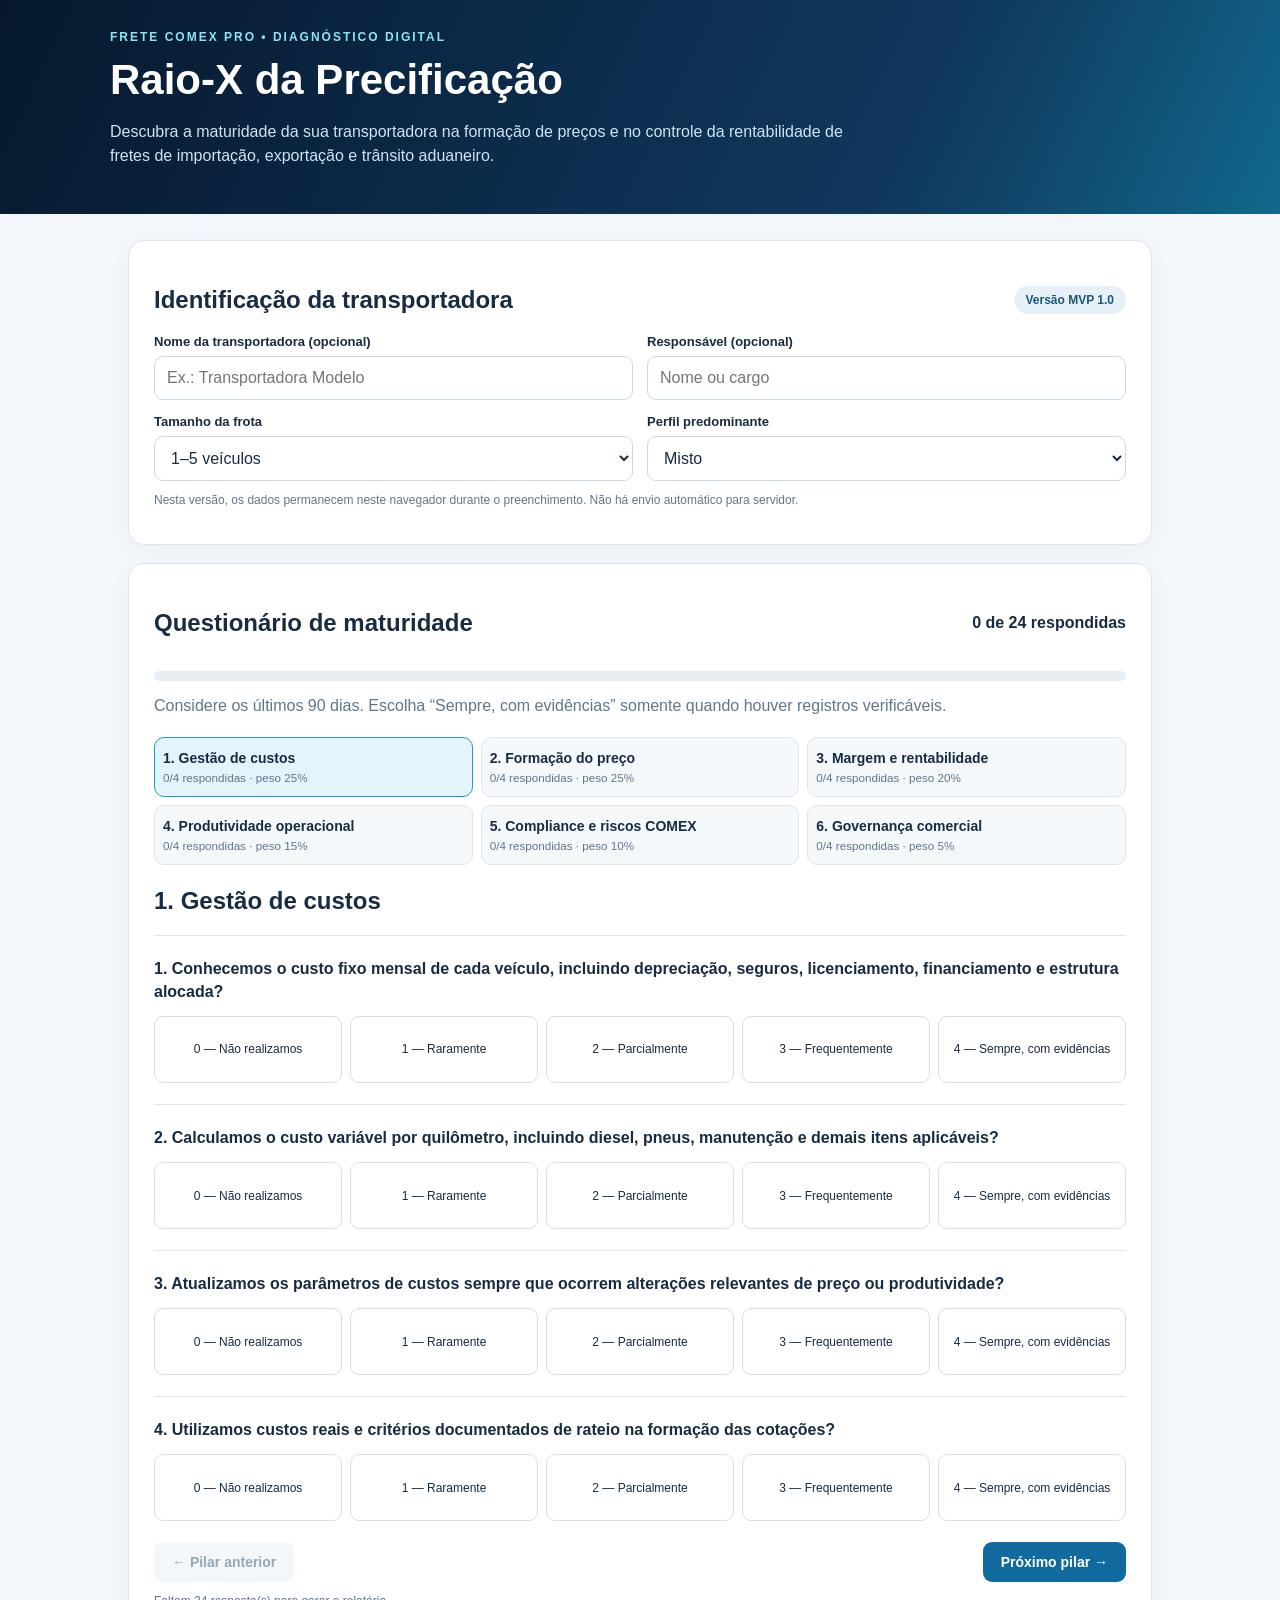
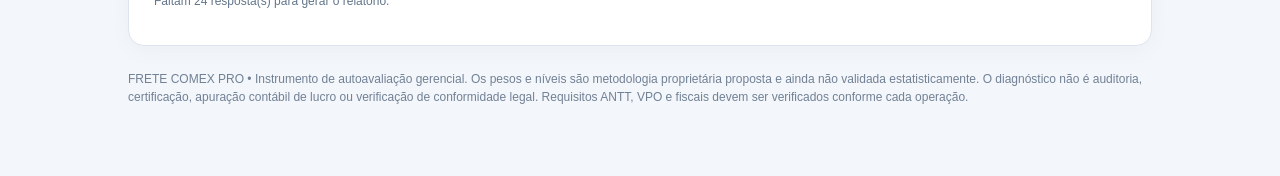
==== index.html @ a27fd6cd "Add files via upload" ====
<!DOCTYPE html><html lang="pt-BR"><head><meta charset="UTF-8"><meta name="viewport" content="width=device-width,initial-scale=1"><title>Frete COMEX PRO | Raio-X da Precificação</title><style>
:root{--navy:#0b1e35;--blue:#136fa9;--cyan:#37b9d9;--bg:#f3f6fa;--ink:#172b42;--muted:#62758a;--line:#dce5ee}*{box-sizing:border-box}body{margin:0;background:var(--bg);font-family:Inter,Arial,sans-serif;color:var(--ink)}header{background:linear-gradient(115deg,#07182e,#10395e 72%,#11688c);color:white;padding:30px max(20px,calc((100vw - 1060px)/2))}header .eyebrow{font-size:12px;letter-spacing:2px;color:#8de5f4;font-weight:700}h1{font-size:clamp(27px,4vw,42px);margin:12px 0 8px}header p{color:#d0e3ef;max-width:740px;line-height:1.5}main{max-width:1060px;margin:26px auto 70px;padding:0 18px}.panel{background:white;border:1px solid var(--line);border-radius:16px;padding:25px;margin-bottom:18px;box-shadow:0 5px 22px #16344b09}.muted{color:var(--muted)}.flex{display:flex;align-items:center;justify-content:space-between;gap:15px;flex-wrap:wrap}.grid{display:grid;grid-template-columns:repeat(2,minmax(0,1fr));gap:14px}.field label{display:block;font-size:13px;font-weight:700;margin-bottom:7px}.field input,.field select{width:100%;border:1px solid #cbd8e5;border-radius:9px;padding:12px;font:inherit;background:white;color:var(--ink)}.progress{height:10px;border-radius:20px;background:#e6edf3;overflow:hidden;margin:14px 0}.progress span{display:block;background:linear-gradient(90deg,#116ba8,#35c3d8);height:100%;width:0;transition:width .2s}.tabs{display:grid;grid-template-columns:repeat(3,1fr);gap:8px;margin:22px 0}.tab{background:#f4f8fb;border:1px solid #dbe5ee;border-radius:10px;padding:12px 8px;cursor:pointer;text-align:left;color:var(--ink);font-weight:700}.tab small{display:block;font-weight:400;color:var(--muted);margin-top:5px}.tab.active{background:#e4f4fc;border-color:#2498c7}.question{border-top:1px solid var(--line);padding:21px 0}.question h3{font-size:16px;line-height:1.45;margin:0 0 13px}.options{display:grid;grid-template-columns:repeat(5,1fr);gap:8px}.option{position:relative}.option input{position:absolute;opacity:0}.option label{display:flex;min-height:67px;align-items:center;justify-content:center;text-align:center;padding:8px;border:1px solid #d5e0e9;border-radius:9px;font-size:12px;cursor:pointer;background:#fff;line-height:1.35}.option input:checked+label{background:#e5f5fd;border:2px solid #1179b5;color:#06456e;font-weight:700}.option input:focus-visible+label{outline:3px solid #e6a83b}button{cursor:pointer;border:0;border-radius:9px;padding:12px 18px;font-weight:700;font-size:14px}button.primary{background:#116b9f;color:white}button.secondary{background:#e8eff5;color:#173d5d}button:disabled{opacity:.45;cursor:not-allowed}.actions{display:flex;justify-content:space-between;gap:10px;flex-wrap:wrap}.badge{display:inline-block;background:#e7f0f7;color:#1a577b;border-radius:50px;padding:7px 12px;font-weight:700;font-size:12px}.score{font-size:60px;font-weight:800;color:#0c5786;letter-spacing:-3px}.metric{margin:17px 0}.metric .bar{height:12px;background:#e7edf3;border-radius:10px;overflow:hidden;margin-top:8px}.metric .bar span{height:100%;display:block;background:linear-gradient(90deg,#1c78ad,#3bb6b7)}.priority{border-left:4px solid #d9963e;background:#fff9f0;padding:13px;margin:10px 0;border-radius:5px}.alert{background:#fff1ef;border:1px solid #edc8c0;padding:12px;border-radius:9px;margin:8px 0}.hint{font-size:12px;color:var(--muted)}.hide{display:none!important}footer{font-size:12px;color:#718195;margin-top:24px;line-height:1.5}.printonly{display:none}@media(max-width:700px){.grid{grid-template-columns:1fr}.tabs{grid-template-columns:repeat(2,1fr)}.options{grid-template-columns:1fr}.option label{min-height:40px;justify-content:flex-start;text-align:left;padding-left:13px}.panel{padding:18px}.score{font-size:48px}}@media print{body{background:white}header{padding:20px;color:#12283e;background:white;border-bottom:3px solid #1b7db0}header p,header .eyebrow{color:#345}.noprint,#formPanel,#profilePanel{display:none!important}main{margin:10px auto}.panel{box-shadow:none;border:0;padding:12px}.printonly{display:block}#results{display:block!important}.priority{break-inside:avoid}footer{border-top:1px solid #ccc;padding-top:12px}}
</style></head><body><header><div class="eyebrow">FRETE COMEX PRO • DIAGNÓSTICO DIGITAL</div><h1>Raio-X da Precificação</h1><p>Descubra a maturidade da sua transportadora na formação de preços e no controle da rentabilidade de fretes de importação, exportação e trânsito aduaneiro.</p></header><main>
<section id="profilePanel" class="panel"><div class="flex"><h2>Identificação da transportadora</h2><span class="badge">Versão MVP 1.0</span></div><div class="grid"><div class="field"><label for="company">Nome da transportadora (opcional)</label><input id="company" maxlength="120" placeholder="Ex.: Transportadora Modelo"></div><div class="field"><label for="responsible">Responsável (opcional)</label><input id="responsible" maxlength="100" placeholder="Nome ou cargo"></div><div class="field"><label for="fleet">Tamanho da frota</label><select id="fleet"><option value="1–5 veículos">1–5 veículos</option><option value="6–20 veículos">6–20 veículos</option><option value="21–50 veículos">21–50 veículos</option><option value="Mais de 50 veículos">Mais de 50 veículos</option></select></div><div class="field"><label for="operation">Perfil predominante</label><select id="operation"><option value="Misto">Misto</option><option value="Dedicado">Dedicado</option><option value="Consolidado">Consolidado</option><option value="Contêiner">Contêiner</option><option value="DTA">DTA</option></select></div></div><p class="hint">Nesta versão, os dados permanecem neste navegador durante o preenchimento. Não há envio automático para servidor.</p></section>
<section id="formPanel" class="panel"><div class="flex"><h2>Questionário de maturidade</h2><strong id="progressText">0 de 24 respondidas</strong></div><div class="progress"><span id="progressBar"></span></div><p class="muted">Considere os últimos 90 dias. Escolha “Sempre, com evidências” somente quando houver registros verificáveis.</p><div class="tabs" id="tabs"></div><div id="questions"></div><div class="actions"><button id="prev" class="secondary">← Pilar anterior</button><button id="next" class="primary">Próximo pilar →</button><button id="calculate" class="primary hide">Gerar meu diagnóstico</button></div><p id="missing" class="hint" role="status"></p></section>
<section id="results" class="panel hide"><div class="flex"><div><div class="eyebrow muted">RELATÓRIO EXECUTIVO • RESULTADO DEMONSTRATIVO INDIVIDUAL</div><h2>Seu Raio-X da Precificação</h2><p id="identity" class="muted"></p></div><span class="badge" id="classBadge"></span></div><div class="score"><span id="score">0,0</span><span style="font-size:20px;letter-spacing:0;color:#728599"> / 100</span></div><p id="interpretation"></p><h3>Desempenho por pilar</h3><div id="metrics"></div><h3>Três prioridades de melhoria</h3><div id="priorities"></div><div id="alerts"></div><h3>Plano de ação sugerido — 30 dias</h3><div id="plan"></div><div class="actions noprint"><button id="directPdf" class="primary">Baixar PDF direto (8 páginas)</button><button id="premium" class="secondary">Versão HTML para impressão</button><button id="print" class="secondary">Imprimir resumo</button><button id="export" class="secondary">Exportar dados JSON</button><button id="review" class="secondary">Revisar respostas</button><button id="reset" class="secondary">Reiniciar diagnóstico</button></div><p class="hint">O arquivo JSON inclui perguntas, respostas, pesos, notas, prioridades, alertas e metadados, pronto para integração com um gerador de PDF personalizado.</p><div class="printonly"><h3>Metodologia</h3><p>Respostas de 0 a 4; cada pilar tem quatro questões. Nota do pilar = soma das respostas ÷ 16 × peso. Nota final = soma das notas ponderadas dos seis pilares. Classificações: Crítico (0–24,9), Inicial (25–49,9), Em desenvolvimento (50–69,9), Estruturado (70–84,9), Avançado (85–100).</p></div></section><footer>FRETE COMEX PRO • Instrumento de autoavaliação gerencial. Os pesos e níveis são metodologia proprietária proposta e ainda não validada estatisticamente. O diagnóstico não é auditoria, certificação, apuração contábil de lucro ou verificação de conformidade legal. Requisitos ANTT, VPO e fiscais devem ser verificados conforme cada operação.</footer></main>
<script>
'use strict';
const pillars=[
{key:'custos',name:'Gestão de custos',weight:25,questions:['Conhecemos o custo fixo mensal de cada veículo, incluindo depreciação, seguros, licenciamento, financiamento e estrutura alocada?','Calculamos o custo variável por quilômetro, incluindo diesel, pneus, manutenção e demais itens aplicáveis?','Atualizamos os parâmetros de custos sempre que ocorrem alterações relevantes de preço ou produtividade?','Utilizamos custos reais e critérios documentados de rateio na formação das cotações?'],recommendation:'Implantar ficha de custos por veículo e revisar mensalmente consumo, manutenção, depreciação e rateio.',evidence:'Fichas de custo e memória de cálculo aprovadas.'},
{key:'preco',name:'Formação do preço',weight:25,questions:['Calculamos o custo estimado de cada operação antes de apresentar o valor do frete ao cliente?','Consideramos quilômetros totais, retorno vazio, pedágios, tempo de viagem e características do veículo?','Incluímos tributos, despesas acessórias e condições específicas de importação, exportação ou DTA na precificação?','Definimos preço de equilíbrio, margem-alvo e limite comercial de desconto antes da negociação?'],recommendation:'Padronizar memória de cálculo por cotação, incluindo custos, tributos, despesas adicionais e margem-alvo.',evidence:'Cinco cotações recentes recalculadas e documentadas.'},
{key:'margem',name:'Margem e rentabilidade',weight:20,questions:['Calculamos a margem de contribuição projetada de cada frete antes da aprovação comercial?','Comparamos o resultado financeiro previsto com os custos efetivamente realizados após o transporte?','Conhecemos a rentabilidade por cliente, rota, veículo ou modalidade de transporte?','Revisamos preços e condições comerciais quando identificamos operações recorrentes com margens insuficientes?'],recommendation:'Criar rotina de comparação entre margem projetada e realizada por CT-e, cliente e rota.',evidence:'Relatório de margem prevista versus realizada.'},
{key:'operacao',name:'Produtividade operacional',weight:15,questions:['Medimos os quilômetros produtivos e improdutivos, incluindo retornos vazios e deslocamentos de reposicionamento?','Registramos e analisamos o tempo de espera em portos, aeroportos, terminais e instalações de clientes?','Consideramos o tempo de imobilização do veículo e a produtividade diária ao precificar operações dedicadas?','Monitoramos consumo, disponibilidade da frota e desvios operacionais que afetam o custo do transporte?'],recommendation:'Medir km vazio, horas de espera e receita por veículo/dia, incorporando esses fatores na precificação.',evidence:'Painel semanal de produtividade por veículo.'},
{key:'compliance',name:'Compliance e riscos COMEX',weight:10,questions:['Verificamos o piso mínimo ANTT e demais exigências regulatórias conforme o enquadramento de cada operação?','Avaliamos previamente a aplicabilidade do Vale-Pedágio Obrigatório, CIOT e demais obrigações pertinentes?','Identificamos e precificamos os requisitos de gerenciamento de riscos, seguro, escolta e características especiais da carga?','Formalizamos condições para estadias, serviços adicionais, contingências e responsabilidades de carga e descarga?'],recommendation:'Implantar checklist de enquadramento regulatório e condições contratuais, com revisão técnica.',evidence:'Checklist operacional revisado e preenchido.'},
{key:'comercial',name:'Governança comercial',weight:5,questions:['Utilizamos um modelo padronizado de cotação, com composição de preços e condições comerciais definidas?','Possuímos regras de aprovação para descontos, exceções e fretes abaixo da margem-alvo?','Registramos propostas, negociações, revisões de preços e motivos de perda de oportunidades?','Realizamos reuniões periódicas para analisar indicadores de precificação e rentabilidade?'],recommendation:'Formalizar política de descontos, alçadas de aprovação e histórico de propostas comerciais.',evidence:'Política comercial aprovada e registro de propostas.'}];
const choices=['Não realizamos','Raramente','Parcialmente','Frequentemente','Sempre, com evidências'];const answers={};let active=0;let lastPayload=null;const $=id=>document.getElementById(id);const esc=s=>String(s??'').replace(/[&<>"']/g,c=>({'&':'&amp;','<':'&lt;','>':'&gt;','"':'&quot;',"'":'&#39;'}[c]));const fmt=n=>n.toFixed(1).replace('.',',');
function answeredCount(){return Object.keys(answers).length}function renderTabs(){$('tabs').innerHTML=pillars.map((p,i)=>`<button type="button" class="tab ${i===active?'active':''}" data-tab="${i}">${i+1}. ${esc(p.name)}<small>${p.questions.filter((_,j)=>answers[`${i}-${j}`]!==undefined).length}/4 respondidas · peso ${p.weight}%</small></button>`).join('');document.querySelectorAll('[data-tab]').forEach(b=>b.onclick=()=>{active=+b.dataset.tab;render()})}function render(){renderTabs();$('questions').innerHTML=`<h2>${active+1}. ${esc(pillars[active].name)}</h2>`+pillars[active].questions.map((q,j)=>`<div class="question"><h3>${active*4+j+1}. ${esc(q)}</h3><div class="options">${choices.map((c,k)=>`<div class="option"><input type="radio" name="q-${active}-${j}" id="q-${active}-${j}-${k}" value="${k}" ${answers[`${active}-${j}`]===k?'checked':''}><label for="q-${active}-${j}-${k}">${k} — ${esc(c)}</label></div>`).join('')}</div></div>`).join('');document.querySelectorAll('input[type=radio]').forEach(el=>el.onchange=()=>{const key=el.name.slice(2);answers[key]=Number(el.value);updateProgress();renderTabs()});$('prev').disabled=active===0;$('next').classList.toggle('hide',active===5);$('calculate').classList.toggle('hide',active!==5);updateProgress()}function updateProgress(){let n=answeredCount();$('progressText').textContent=`${n} de 24 respondidas`;$('progressBar').style.width=`${n/24*100}%`;$('missing').textContent=n<24?`Faltam ${24-n} resposta(s) para gerar o relatório.`:'Questionário completo. Pronto para gerar o diagnóstico.'}function classify(n){return n<25?['Crítico','Ausência significativa de controles estruturados.']:n<50?['Inicial','Práticas isoladas e dependência de estimativas.']:n<70?['Em desenvolvimento','Controles parcialmente implantados, com lacunas de integração.']:n<85?['Estruturado','Processos consistentes, com oportunidades de aperfeiçoamento.']:['Avançado','Processos consolidados e decisões fundamentadas em evidências.']}
function buildPayload(){const sections=pillars.map((p,i)=>{const responses=p.questions.map((q,j)=>({id:`P${i+1}Q${j+1}`,question:q,score:answers[`${i}-${j}`],answer:choices[answers[`${i}-${j}`]]}));const sum=responses.reduce((a,r)=>a+r.score,0);return {key:p.key,name:p.name,weight:p.weight,rawScore:sum,maxRawScore:16,percentage:sum/16*100,weightedScore:sum/16*p.weight,responses,recommendation:p.recommendation,evidence:p.evidence}});const score=sections.reduce((a,s)=>a+s.weightedScore,0);const [classification,interpretation]=classify(score);const priorities=[...sections].sort((a,b)=>a.percentage-b.percentage||b.weight-a.weight).slice(0,3);const alerts=[{id:'P2Q1',text:'Custo não é calculado regularmente antes da cotação.'},{id:'P2Q4',text:'Preço de equilíbrio e margem-alvo sem controle consistente.'},{id:'P3Q1',text:'Margem projetada não é calculada regularmente.'},{id:'P5Q1',text:'Verificação regulatória requer atenção prioritária.'}].filter(a=>sections.some(s=>s.responses.some(r=>r.id===a.id&&r.score<=1)));return {schemaVersion:'1.0',product:'Frete COMEX PRO',assessment:'Raio-X da Precificação',generatedAt:new Date().toISOString(),company:{name:$('company').value.trim()||null,responsible:$('responsible').value.trim()||null,fleet:$('fleet').value,operation:$('operation').value},score,classification,interpretation,sections,priorities:priorities.map((p,i)=>({rank:i+1,key:p.key,name:p.name,percentage:p.percentage,recommendation:p.recommendation,evidence:p.evidence})),alerts,methodology:{scale:choices,formula:'weightedScore = (sum of 4 answers / 16) * pillar weight',ranges:['0–24.9 Crítico','25–49.9 Inicial','50–69.9 Em desenvolvimento','70–84.9 Estruturado','85–100 Avançado'],disclaimer:'Autoavaliação gerencial, não auditoria ou certificação. Metodologia ainda não validada estatisticamente.'}}}
function showResults(){if(answeredCount()!==24){$('missing').textContent=`Preencha todas as perguntas. Faltam ${24-answeredCount()}.`;return}lastPayload=buildPayload();const p=lastPayload;$('identity').textContent=`${p.company.name||'Transportadora não identificada'} · ${p.company.operation} · ${p.company.fleet} · ${new Date().toLocaleDateString('pt-BR')}`;$('score').textContent=fmt(p.score);$('classBadge').textContent=p.classification;$('interpretation').textContent=p.interpretation;$('metrics').innerHTML=p.sections.map(s=>`<div class="metric"><div class="flex"><strong>${esc(s.name)}</strong><span>${fmt(s.percentage)}% · ${fmt(s.weightedScore)}/${s.weight} pontos</span></div><div class="bar"><span style="width:${s.percentage}%"></span></div></div>`).join('');$('priorities').innerHTML=p.priorities.map(pr=>`<div class="priority"><strong>${pr.rank}. ${esc(pr.name)} (${fmt(pr.percentage)}%)</strong><p>${esc(pr.recommendation)}</p><small><b>Evidência esperada:</b> ${esc(pr.evidence)}</small></div>`).join('');$('alerts').innerHTML=p.alerts.length?`<h3>Alertas de atenção</h3>`+p.alerts.map(a=>`<div class="alert">${esc(a.text)}</div>`).join(''):'';const periods=['Dias 1–7','Dias 8–17','Dias 18–30'];$('plan').innerHTML=p.priorities.map((pr,i)=>`<div class="priority"><b>${periods[i]} · ${esc(pr.name)}</b><p>${esc(pr.recommendation)}</p><small>Conclusão: ${esc(pr.evidence)}</small></div>`).join('');$('results').classList.remove('hide');$('formPanel').classList.add('hide');$('profilePanel').classList.add('hide');$('results').scrollIntoView({behavior:'smooth',block:'start'})}

function premiumReport(p){
 const e=esc, f=fmt, date=new Date(p.generatedAt).toLocaleDateString('pt-BR'), firm=e(p.company.name||'Transportadora não identificada');
 const bar=(v)=>`<div class="track"><div style="width:${Math.max(0,Math.min(100,v))}%"></div></div>`;
 const sec=p.sections, low=p.priorities, high=[...sec].sort((a,b)=>b.percentage-a.percentage).slice(0,2);
 const heads=['CAPA','SUMÁRIO EXECUTIVO','MAPA DOS PILARES','FRAGILIDADES E ALERTAS','PLANO DE AÇÃO','INDICADORES DE GESTÃO','FERRAMENTAS RECOMENDADAS','METODOLOGIA E PRÓXIMOS PASSOS'];
 const page=(n,body)=>`<section class="page ${n===1?'cover':''}"><div class="top"><span>FRETE <b>COMEX PRO</b></span><span>RAIO-X DA PRECIFICAÇÃO</span></div><div class="body">${body}</div><div class="bottom"><span>Relatório confidencial • ${firm}</span><span>${String(n).padStart(2,'0')} / 08</span></div></section>`;
 const title=(k,t,sub)=>`<div class="kicker">${k}</div><h1>${t}</h1><p class="sub">${sub}</p>`;
 const scorecard=`<div class="scorecard"><div><div class="kicker">ÍNDICE DE MATURIDADE</div><div class="big">${f(p.score)}<small> / 100</small></div></div><div><span class="pill">${e(p.classification)}</span><p>${e(p.interpretation)}</p></div></div>`;
 const pillarsTable=`<table><thead><tr><th>Pilar</th><th>Peso</th><th>Maturidade</th><th>Nota ponderada</th></tr></thead><tbody>${sec.map(s=>`<tr><td>${e(s.name)}</td><td>${s.weight}%</td><td>${f(s.percentage)}%</td><td>${f(s.weightedScore)} / ${s.weight}</td></tr>`).join('')}</tbody></table>`;
 const alerts=p.alerts.length?p.alerts.map(a=>`<div class="warning">${e(a.text)}</div>`).join(''):'<p>Não foram identificados alertas críticos nas quatro questões monitoradas. Isso não comprova conformidade regulatória ou ausência de riscos.</p>';
 const tool={custos:['Ficha de custos por veículo','Levantar custos fixos, variáveis e critérios de rateio.'],preco:['Simulador de precificação','Calcular custo, preço de equilíbrio, tributos e margem-alvo.'],margem:['Painel de margem por frete','Comparar projeção com custos efetivos e resultado realizado.'],operacao:['Controle de produtividade','Medir quilômetros vazios, estadias e tempo de utilização.'],compliance:['Checklist COMEX e ANTT','Verificar enquadramento e exigências por operação.'],comercial:['Política de negociação','Definir alçadas de desconto e registro de propostas.']};
 const kpis=[['Custo operacional por km','Custos operacionais elegíveis ÷ km totais no período.'],['Margem de contribuição por frete','Receita líquida aplicável menos custos e despesas variáveis atribuíveis.'],['Desvio entre custo previsto e realizado','(Custo realizado − custo previsto) ÷ custo previsto × 100.'],['Percentual de km vazio','Quilômetros sem carga ÷ quilômetros totais × 100.'],['Horas de espera por operação','Horas de imobilização registradas por viagem.'],['Resultado por cliente/rota','Receitas menos custos e despesas atribuíveis, conforme critério contábil.']];
 const pages=[
 page(1,`<div class="coverContent"><div class="kicker">DIAGNÓSTICO EXECUTIVO PERSONALIZADO</div><h1>RAIO-X DA<br><em>PRECIFICAÇÃO</em></h1><p>Inteligência em precificação e maturidade gerencial no transporte rodoviário de cargas do comércio exterior.</p><div class="coverbox"><span>EMPRESA AVALIADA</span><strong>${firm}</strong><div>${e(p.company.operation)} · ${e(p.company.fleet)}</div></div><div class="coverdate">${date} • VERSÃO 1.1</div></div>`),
 page(2,`${title('01 / RESULTADO','Diagnóstico executivo','Uma leitura objetiva da maturidade dos processos de precificação.')}${scorecard}<h2>Prioridades imediatas</h2>${low.map((r,i)=>`<div class="item"><b>0${i+1} · ${e(r.name)}</b><p>${e(r.recommendation)}</p></div>`).join('')}<div class="note">A nota avalia a maturidade dos processos informados; não mede lucro, solvência nem conformidade legal.</div>`),
 page(3,`${title('02 / DESEMPENHO','Os seis pilares','Comparação entre a maturidade percentual e o peso de cada dimensão.')}${sec.map(s=>`<div class="pillar"><div class="line"><b>${e(s.name)}</b><span>${f(s.percentage)}%</span></div>${bar(s.percentage)}<div class="small">Peso ${s.weight}% · Contribuição ${f(s.weightedScore)} pontos</div></div>`).join('')}<h2>Memória de cálculo</h2>${pillarsTable}`),
 page(4,`${title('03 / ANÁLISE','Fragilidades e alertas','Fatores prioritários para revisão dos processos de precificação.')}${low.map((r,i)=>`<div class="item"><b>${i+1}. ${e(r.name)} — ${f(r.percentage)}%</b><p>${e(r.recommendation)}</p><div class="small">Evidência recomendada: ${e(r.evidence)}</div></div>`).join('')}<h2>Alertas de atenção</h2>${alerts}<div class="note">As fragilidades indicam oportunidades de controle; não comprovam prejuízos financeiros.</div>`),
 page(5,`${title('04 / IMPLEMENTAÇÃO','Plano de ação de 30 dias','Três ciclos de execução, alinhados aos pilares com menor maturidade.')}${low.map((r,i)=>`<div class="step"><div class="stepno">${['01–07','08–17','18–30'][i]}<small>DIAS</small></div><div><h2>${e(r.name)}</h2><p>${e(r.recommendation)}</p><p><b>Evidência de conclusão:</b> ${e(r.evidence)}</p><p><b>Responsável sugerido:</b> ${i===0?'Direção / Controladoria':i===1?'Comercial / Precificação':'Operações / Gestão'}</p></div></div>`).join('')}<div class="note">Prazos indicativos; ajuste conforme porte da frota, equipe e sistemas disponíveis.</div>`),
 page(6,`${title('05 / CONTROLE','Indicadores de gestão','Indicadores sugeridos para acompanhamento após o diagnóstico.')}${kpis.map(([a,b])=>`<div class="item"><b>${e(a)}</b><p>${e(b)}</p></div>`).join('')}<div class="note">Nenhum valor financeiro foi inferido. As fórmulas dependem de definições consistentes e dados reais da empresa.</div>`),
 page(7,`${title('06 / APLICAÇÃO','Ferramentas recomendadas','Recursos do ecossistema Frete COMEX PRO alinhados ao diagnóstico.')}${low.map((r,i)=>`<div class="tool"><div class="num">0${i+1}</div><div><h2>${e(tool[r.key][0])}</h2><p>${e(tool[r.key][1])}</p><div class="small">Relacionada ao pilar: ${e(r.name)}</div></div></div>`).join('')}<h2>Próximo ciclo</h2><p>Concluir as ações prioritárias, registrar evidências e repetir a avaliação após 30 a 60 dias para acompanhar a evolução dos processos.</p>`),
 page(8,`${title('07 / TRANSPARÊNCIA','Metodologia e limites','Critérios adotados na autoavaliação e orientações para interpretação.')}${pillarsTable}<h2>Como a nota é calculada</h2><p>Cada uma das 24 respostas recebe de 0 a 4 pontos. Em cada pilar, a soma das quatro respostas é dividida por 16 e multiplicada pelo peso. A nota geral é a soma das seis contribuições ponderadas.</p><h2>Faixas de classificação</h2><p>Crítico: 0–24,9 · Inicial: 25–49,9 · Em desenvolvimento: 50–69,9 · Estruturado: 70–84,9 · Avançado: 85–100.</p><h2>Limitações e uso responsável</h2><p>Instrumento de autoavaliação gerencial, com pesos e faixas propostos para o produto, ainda sem validação estatística. Não substitui auditoria, apuração de resultados, assessoria tributária ou análise jurídica. Regras ANTT, VPO, CIOT e tributárias exigem verificação atualizada para cada operação.</p><div class="note">Gerado em ${date} · Versão do questionário: ${e(p.schemaVersion)} · Dados fornecidos pelo participante. Não há transmissão automática nesta versão local.</div>`)
 ];
 return `<!doctype html><html lang="pt-BR"><head><meta charset="utf-8"><title>Frete COMEX PRO - Relatório - ${firm}</title><style>
@page{size:A4;margin:0}*{box-sizing:border-box}body{margin:0;background:#e8eef4;color:#172b42;font-family:Arial,Helvetica,sans-serif} .page{width:210mm;height:297mm;background:white;position:relative;margin:14px auto;box-shadow:0 5px 25px #2334;overflow:hidden;break-after:page;page-break-after:always}.page:last-child{break-after:auto;page-break-after:auto}.top{height:21mm;background:#0b203b;color:#cde4f4;display:flex;justify-content:space-between;align-items:center;padding:0 16mm;font-size:9px;letter-spacing:1.6px}.top b{color:#62c9ed}.body{padding:14mm 16mm 22mm}.bottom{position:absolute;bottom:0;left:0;right:0;height:15mm;border-top:1px solid #dce6ef;margin:0 16mm;display:flex;justify-content:space-between;align-items:center;font-size:9px;color:#60788b}.kicker{font-size:10px;color:#177aa8;font-weight:700;letter-spacing:1.7px;margin-bottom:8px}h1{font-size:29px;letter-spacing:-.7px;margin:0 0 10px;color:#0b203b}h2{font-size:15px;color:#123a59;margin:18px 0 8px}.sub{font-size:12px;color:#607589;margin:0 0 20px;line-height:1.6}p{font-size:11px;line-height:1.6;margin:6px 0 10px}.small{font-size:9px;color:#6b8091;margin-top:4px}.scorecard{display:flex;justify-content:space-between;gap:15px;background:#edf6fb;padding:20px;border-radius:9px;margin:16px 0 22px}.scorecard>div{width:50%}.big{font-size:51px;font-weight:800;color:#0e6493}.big small{font-size:17px;color:#6b8190}.pill{background:#d9edf5;color:#115c7f;border-radius:15px;padding:7px 12px;font-size:11px;font-weight:bold;display:inline-block}.item{border-left:4px solid #1b8bb4;background:#f5f9fc;padding:10px 13px;margin:10px 0;break-inside:avoid}.item b{font-size:11px}.item p{margin:4px 0}.note{background:#f0f5f8;border-radius:5px;padding:12px;font-size:10px;line-height:1.5;color:#587084;margin-top:16px}.pillar{margin:13px 0}.line{display:flex;justify-content:space-between;font-size:11px}.track{height:9px;background:#e5eef4;border-radius:9px;margin:6px 0}.track div{height:100%;background:linear-gradient(90deg,#126a9b,#2ab7c7);border-radius:9px}table{width:100%;border-collapse:collapse;font-size:9px;margin-top:10px}th{background:#0d3151;color:white;text-align:left;padding:9px 7px}td{padding:8px 7px;border-bottom:1px solid #e0e9f0}.warning{border-left:4px solid #c87949;background:#fff4ed;padding:11px;margin:8px 0;font-size:10px}.step{display:flex;gap:14px;padding:15px 0;border-bottom:1px solid #dfe7ef}.stepno{min-width:66px;font-size:18px;font-weight:bold;color:#137ca8}.stepno small{display:block;font-size:9px;letter-spacing:2px}.step h2{margin:0}.tool{display:flex;gap:16px;padding:19px 0;border-bottom:1px solid #dfe7ef}.tool h2{margin:0}.num{font-size:25px;color:#188db6;font-weight:bold}.cover{background:linear-gradient(145deg,#07182d 10%,#10385c 68%,#08668c);color:white}.cover .top{background:transparent}.cover .bottom{border-color:#48718b;color:#c1d9e9}.coverContent{padding-top:34mm}.coverContent h1{font-size:43px;line-height:1.12;color:white;margin:20px 0}.coverContent h1 em{font-style:normal;color:#6bdbef}.coverContent p{font-size:16px;color:#cfe2f1;max-width:145mm}.cover .kicker{color:#75dbf0}.coverbox{border:1px solid #62849c;border-radius:10px;padding:18px;margin-top:43mm}.coverbox span{display:block;font-size:10px;letter-spacing:2px;color:#83d4e8}.coverbox strong{display:block;font-size:22px;margin:9px 0}.coverdate{margin-top:15px;font-size:10px;letter-spacing:2px;color:#b3d1e3}
@media print{body{background:white}.page{margin:0;box-shadow:none}button{display:none}}@media screen{.page{max-width:100%}} </style></head><body>${pages.join('')}<script>window.addEventListener('load',()=>{document.title='Frete COMEX PRO - Raio-X da Precificação';});<\/script></body></html>`;
}
$('premium').onclick=()=>{if(!lastPayload)return;const doc=premiumReport(lastPayload);const blob=new Blob([doc],{type:'text/html;charset=utf-8'});const url=URL.createObjectURL(blob);const a=document.createElement('a');a.href=url;a.download='frete-comex-pro-relatorio-premium.html';a.click();setTimeout(()=>URL.revokeObjectURL(url),6000);alert('Relatório premium gerado. Abra o arquivo HTML baixado no navegador e escolha Imprimir → Salvar como PDF. Use papel A4, margens Nenhuma, escala 100% e gráficos de fundo ativados.');};

$('directPdf').onclick=async()=>{if(!lastPayload)return;const btn=$('directPdf');btn.disabled=true;btn.textContent='Gerando PDF...';try{const response=await fetch('/api/relatorio',{method:'POST',headers:{'Content-Type':'application/json'},body:JSON.stringify(lastPayload)});if(!response.ok)throw new Error('Falha na geração ('+response.status+').');const blob=await response.blob();const url=URL.createObjectURL(blob);const a=document.createElement('a');a.href=url;a.download='frete-comex-pro-raio-x.pdf';a.click();setTimeout(()=>URL.revokeObjectURL(url),3000)}catch(e){alert('Não foi possível gerar o PDF no servidor. '+e.message+' Você ainda pode usar a versão HTML para impressão.')}finally{btn.disabled=false;btn.textContent='Baixar PDF direto (8 páginas)'}};
$('prev').onclick=()=>{if(active>0){active--;render()}};$('next').onclick=()=>{if(active<5){active++;render()}};$('calculate').onclick=showResults;$('review').onclick=()=>{$('formPanel').classList.remove('hide');$('profilePanel').classList.remove('hide');$('results').classList.add('hide');render();window.scrollTo({top:0,behavior:'smooth'})};$('print').onclick=()=>window.print();$('export').onclick=()=>{if(!lastPayload)return;const blob=new Blob([JSON.stringify(lastPayload,null,2)],{type:'application/json;charset=utf-8'});const url=URL.createObjectURL(blob);const a=document.createElement('a');a.href=url;a.download='frete-comex-pro-raio-x-dados.json';a.click();setTimeout(()=>URL.revokeObjectURL(url),1500)};$('reset').onclick=()=>{if(!confirm('Reiniciar o diagnóstico e apagar as respostas atuais?'))return;Object.keys(answers).forEach(k=>delete answers[k]);lastPayload=null;active=0;['company','responsible'].forEach(id=>$(id).value='');$('results').classList.add('hide');$('formPanel').classList.remove('hide');$('profilePanel').classList.remove('hide');render()};render();
</script></body></html>
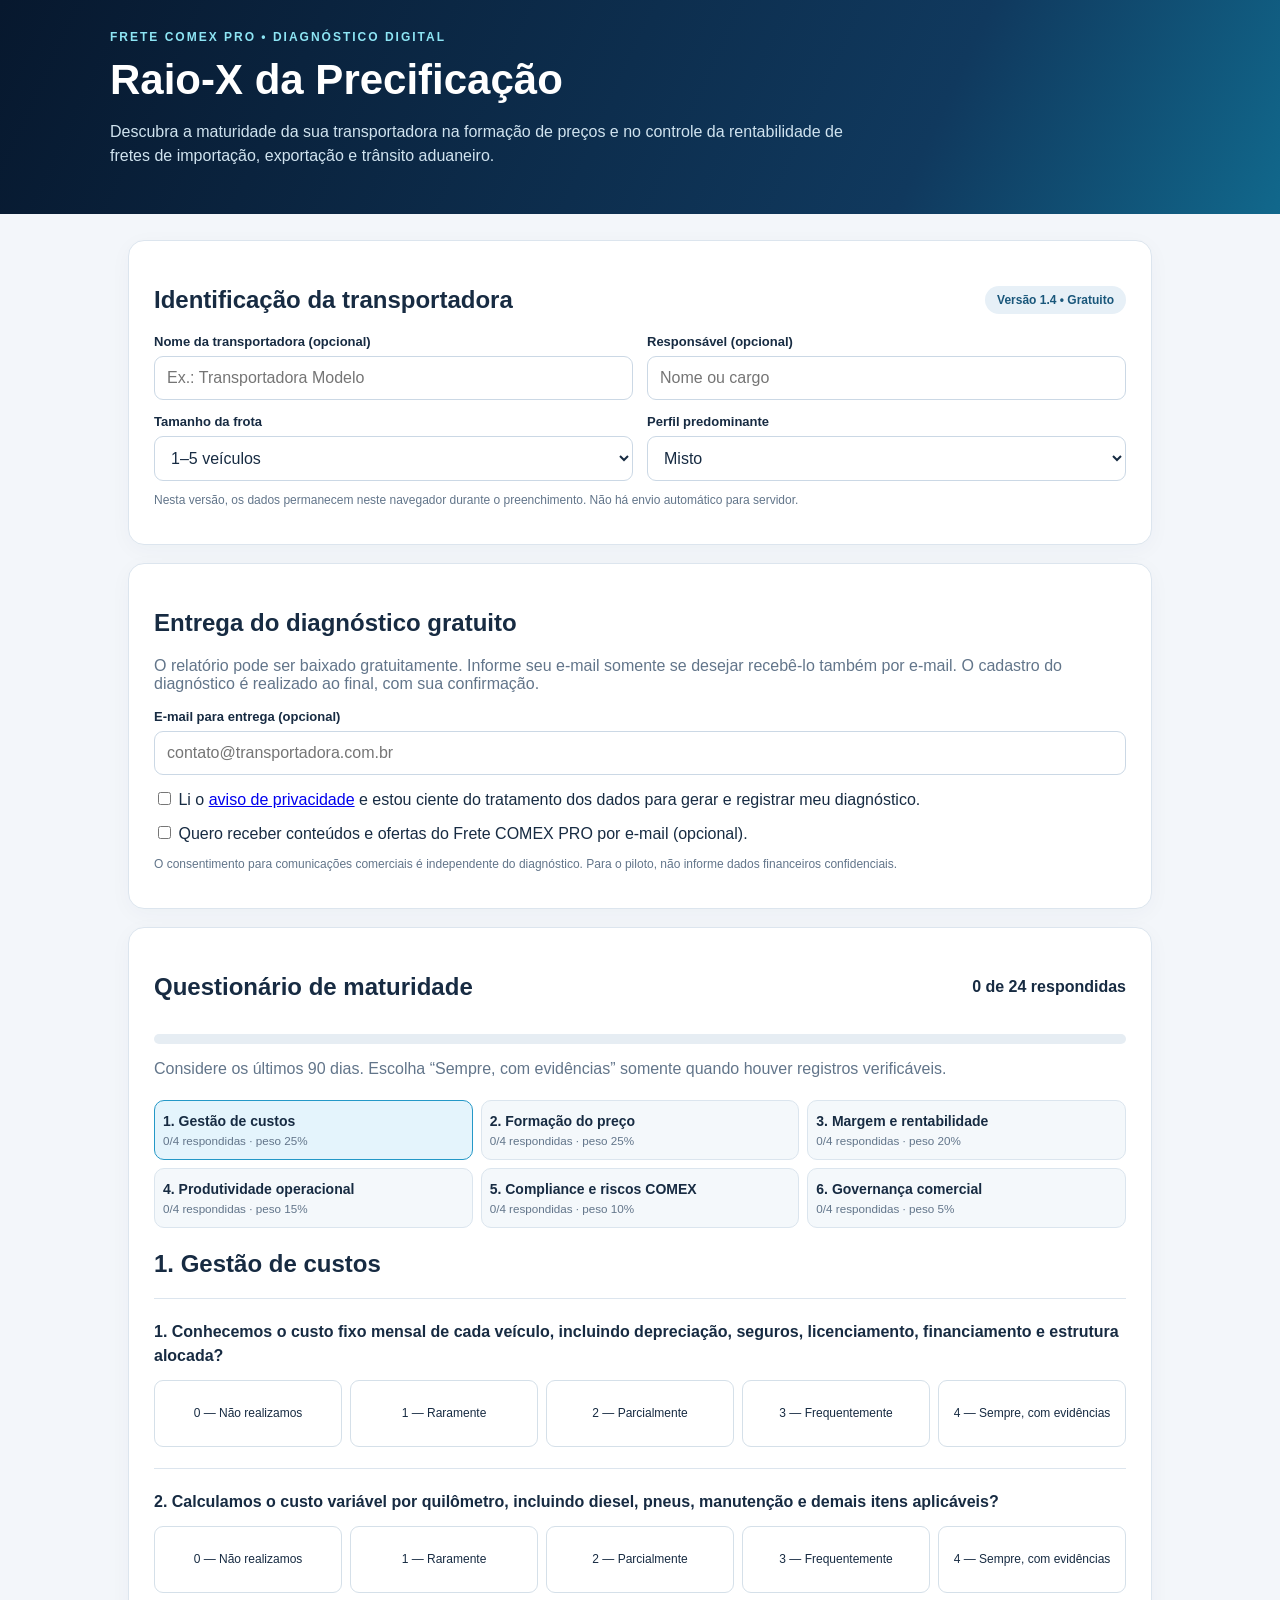
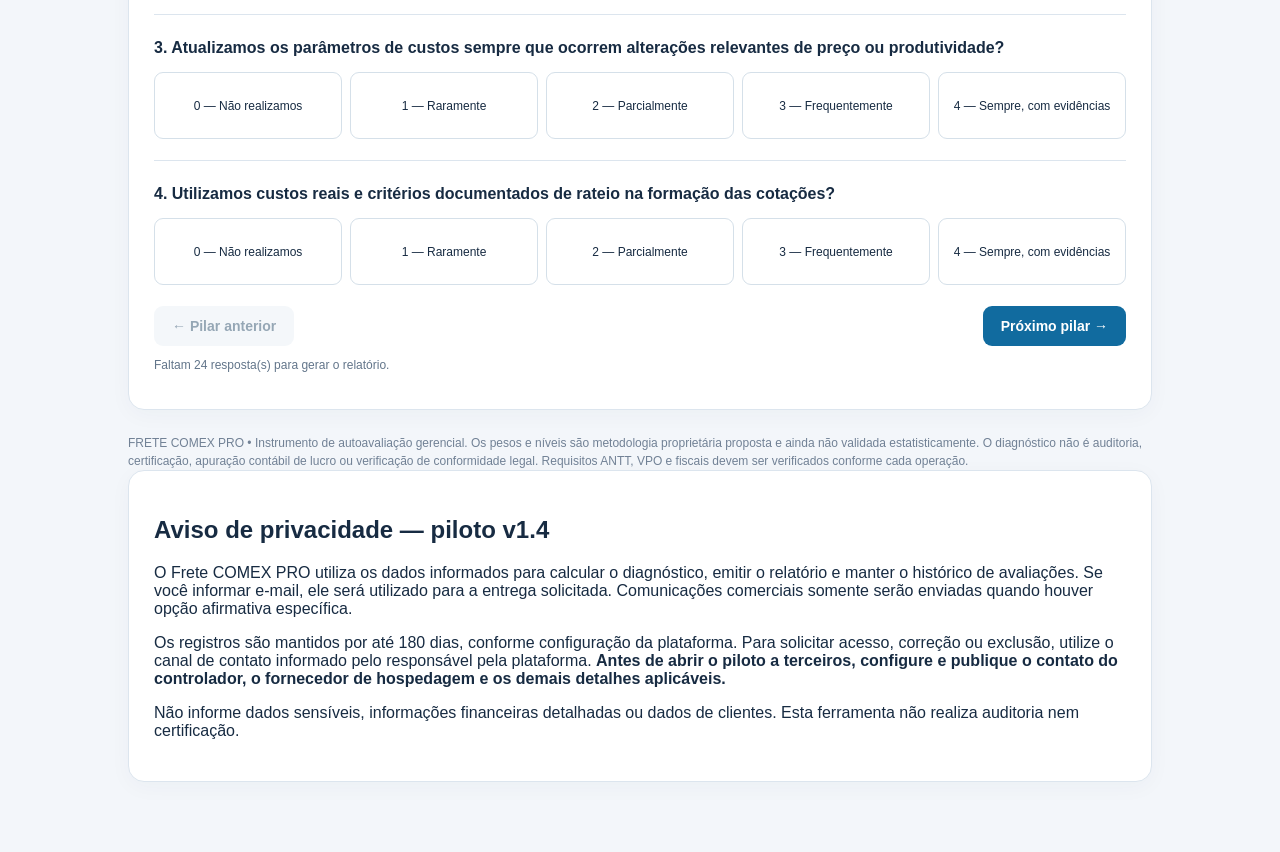
==== commit a98f3231: "Add files via upload" ====
--- a/index.html
+++ b/index.html
@@ -1,9 +1,9 @@
 <!DOCTYPE html><html lang="pt-BR"><head><meta charset="UTF-8"><meta name="viewport" content="width=device-width,initial-scale=1"><title>Frete COMEX PRO | Raio-X da Precificação</title><style>
 :root{--navy:#0b1e35;--blue:#136fa9;--cyan:#37b9d9;--bg:#f3f6fa;--ink:#172b42;--muted:#62758a;--line:#dce5ee}*{box-sizing:border-box}body{margin:0;background:var(--bg);font-family:Inter,Arial,sans-serif;color:var(--ink)}header{background:linear-gradient(115deg,#07182e,#10395e 72%,#11688c);color:white;padding:30px max(20px,calc((100vw - 1060px)/2))}header .eyebrow{font-size:12px;letter-spacing:2px;color:#8de5f4;font-weight:700}h1{font-size:clamp(27px,4vw,42px);margin:12px 0 8px}header p{color:#d0e3ef;max-width:740px;line-height:1.5}main{max-width:1060px;margin:26px auto 70px;padding:0 18px}.panel{background:white;border:1px solid var(--line);border-radius:16px;padding:25px;margin-bottom:18px;box-shadow:0 5px 22px #16344b09}.muted{color:var(--muted)}.flex{display:flex;align-items:center;justify-content:space-between;gap:15px;flex-wrap:wrap}.grid{display:grid;grid-template-columns:repeat(2,minmax(0,1fr));gap:14px}.field label{display:block;font-size:13px;font-weight:700;margin-bottom:7px}.field input,.field select{width:100%;border:1px solid #cbd8e5;border-radius:9px;padding:12px;font:inherit;background:white;color:var(--ink)}.progress{height:10px;border-radius:20px;background:#e6edf3;overflow:hidden;margin:14px 0}.progress span{display:block;background:linear-gradient(90deg,#116ba8,#35c3d8);height:100%;width:0;transition:width .2s}.tabs{display:grid;grid-template-columns:repeat(3,1fr);gap:8px;margin:22px 0}.tab{background:#f4f8fb;border:1px solid #dbe5ee;border-radius:10px;padding:12px 8px;cursor:pointer;text-align:left;color:var(--ink);font-weight:700}.tab small{display:block;font-weight:400;color:var(--muted);margin-top:5px}.tab.active{background:#e4f4fc;border-color:#2498c7}.question{border-top:1px solid var(--line);padding:21px 0}.question h3{font-size:16px;line-height:1.45;margin:0 0 13px}.options{display:grid;grid-template-columns:repeat(5,1fr);gap:8px}.option{position:relative}.option input{position:absolute;opacity:0}.option label{display:flex;min-height:67px;align-items:center;justify-content:center;text-align:center;padding:8px;border:1px solid #d5e0e9;border-radius:9px;font-size:12px;cursor:pointer;background:#fff;line-height:1.35}.option input:checked+label{background:#e5f5fd;border:2px solid #1179b5;color:#06456e;font-weight:700}.option input:focus-visible+label{outline:3px solid #e6a83b}button{cursor:pointer;border:0;border-radius:9px;padding:12px 18px;font-weight:700;font-size:14px}button.primary{background:#116b9f;color:white}button.secondary{background:#e8eff5;color:#173d5d}button:disabled{opacity:.45;cursor:not-allowed}.actions{display:flex;justify-content:space-between;gap:10px;flex-wrap:wrap}.badge{display:inline-block;background:#e7f0f7;color:#1a577b;border-radius:50px;padding:7px 12px;font-weight:700;font-size:12px}.score{font-size:60px;font-weight:800;color:#0c5786;letter-spacing:-3px}.metric{margin:17px 0}.metric .bar{height:12px;background:#e7edf3;border-radius:10px;overflow:hidden;margin-top:8px}.metric .bar span{height:100%;display:block;background:linear-gradient(90deg,#1c78ad,#3bb6b7)}.priority{border-left:4px solid #d9963e;background:#fff9f0;padding:13px;margin:10px 0;border-radius:5px}.alert{background:#fff1ef;border:1px solid #edc8c0;padding:12px;border-radius:9px;margin:8px 0}.hint{font-size:12px;color:var(--muted)}.hide{display:none!important}footer{font-size:12px;color:#718195;margin-top:24px;line-height:1.5}.printonly{display:none}@media(max-width:700px){.grid{grid-template-columns:1fr}.tabs{grid-template-columns:repeat(2,1fr)}.options{grid-template-columns:1fr}.option label{min-height:40px;justify-content:flex-start;text-align:left;padding-left:13px}.panel{padding:18px}.score{font-size:48px}}@media print{body{background:white}header{padding:20px;color:#12283e;background:white;border-bottom:3px solid #1b7db0}header p,header .eyebrow{color:#345}.noprint,#formPanel,#profilePanel{display:none!important}main{margin:10px auto}.panel{box-shadow:none;border:0;padding:12px}.printonly{display:block}#results{display:block!important}.priority{break-inside:avoid}footer{border-top:1px solid #ccc;padding-top:12px}}
 </style></head><body><header><div class="eyebrow">FRETE COMEX PRO • DIAGNÓSTICO DIGITAL</div><h1>Raio-X da Precificação</h1><p>Descubra a maturidade da sua transportadora na formação de preços e no controle da rentabilidade de fretes de importação, exportação e trânsito aduaneiro.</p></header><main>
-<section id="profilePanel" class="panel"><div class="flex"><h2>Identificação da transportadora</h2><span class="badge">Versão MVP 1.0</span></div><div class="grid"><div class="field"><label for="company">Nome da transportadora (opcional)</label><input id="company" maxlength="120" placeholder="Ex.: Transportadora Modelo"></div><div class="field"><label for="responsible">Responsável (opcional)</label><input id="responsible" maxlength="100" placeholder="Nome ou cargo"></div><div class="field"><label for="fleet">Tamanho da frota</label><select id="fleet"><option value="1–5 veículos">1–5 veículos</option><option value="6–20 veículos">6–20 veículos</option><option value="21–50 veículos">21–50 veículos</option><option value="Mais de 50 veículos">Mais de 50 veículos</option></select></div><div class="field"><label for="operation">Perfil predominante</label><select id="operation"><option value="Misto">Misto</option><option value="Dedicado">Dedicado</option><option value="Consolidado">Consolidado</option><option value="Contêiner">Contêiner</option><option value="DTA">DTA</option></select></div></div><p class="hint">Nesta versão, os dados permanecem neste navegador durante o preenchimento. Não há envio automático para servidor.</p></section>
-<section id="formPanel" class="panel"><div class="flex"><h2>Questionário de maturidade</h2><strong id="progressText">0 de 24 respondidas</strong></div><div class="progress"><span id="progressBar"></span></div><p class="muted">Considere os últimos 90 dias. Escolha “Sempre, com evidências” somente quando houver registros verificáveis.</p><div class="tabs" id="tabs"></div><div id="questions"></div><div class="actions"><button id="prev" class="secondary">← Pilar anterior</button><button id="next" class="primary">Próximo pilar →</button><button id="calculate" class="primary hide">Gerar meu diagnóstico</button></div><p id="missing" class="hint" role="status"></p></section>
-<section id="results" class="panel hide"><div class="flex"><div><div class="eyebrow muted">RELATÓRIO EXECUTIVO • RESULTADO DEMONSTRATIVO INDIVIDUAL</div><h2>Seu Raio-X da Precificação</h2><p id="identity" class="muted"></p></div><span class="badge" id="classBadge"></span></div><div class="score"><span id="score">0,0</span><span style="font-size:20px;letter-spacing:0;color:#728599"> / 100</span></div><p id="interpretation"></p><h3>Desempenho por pilar</h3><div id="metrics"></div><h3>Três prioridades de melhoria</h3><div id="priorities"></div><div id="alerts"></div><h3>Plano de ação sugerido — 30 dias</h3><div id="plan"></div><div class="actions noprint"><button id="directPdf" class="primary">Baixar PDF direto (8 páginas)</button><button id="premium" class="secondary">Versão HTML para impressão</button><button id="print" class="secondary">Imprimir resumo</button><button id="export" class="secondary">Exportar dados JSON</button><button id="review" class="secondary">Revisar respostas</button><button id="reset" class="secondary">Reiniciar diagnóstico</button></div><p class="hint">O arquivo JSON inclui perguntas, respostas, pesos, notas, prioridades, alertas e metadados, pronto para integração com um gerador de PDF personalizado.</p><div class="printonly"><h3>Metodologia</h3><p>Respostas de 0 a 4; cada pilar tem quatro questões. Nota do pilar = soma das respostas ÷ 16 × peso. Nota final = soma das notas ponderadas dos seis pilares. Classificações: Crítico (0–24,9), Inicial (25–49,9), Em desenvolvimento (50–69,9), Estruturado (70–84,9), Avançado (85–100).</p></div></section><footer>FRETE COMEX PRO • Instrumento de autoavaliação gerencial. Os pesos e níveis são metodologia proprietária proposta e ainda não validada estatisticamente. O diagnóstico não é auditoria, certificação, apuração contábil de lucro ou verificação de conformidade legal. Requisitos ANTT, VPO e fiscais devem ser verificados conforme cada operação.</footer></main>
+<section id="profilePanel" class="panel"><div class="flex"><h2>Identificação da transportadora</h2><span class="badge">Versão 1.4 • Gratuito</span></div><div class="grid"><div class="field"><label for="company">Nome da transportadora (opcional)</label><input id="company" maxlength="120" placeholder="Ex.: Transportadora Modelo"></div><div class="field"><label for="responsible">Responsável (opcional)</label><input id="responsible" maxlength="100" placeholder="Nome ou cargo"></div><div class="field"><label for="fleet">Tamanho da frota</label><select id="fleet"><option value="1–5 veículos">1–5 veículos</option><option value="6–20 veículos">6–20 veículos</option><option value="21–50 veículos">21–50 veículos</option><option value="Mais de 50 veículos">Mais de 50 veículos</option></select></div><div class="field"><label for="operation">Perfil predominante</label><select id="operation"><option value="Misto">Misto</option><option value="Dedicado">Dedicado</option><option value="Consolidado">Consolidado</option><option value="Contêiner">Contêiner</option><option value="DTA">DTA</option></select></div></div><p class="hint">Nesta versão, os dados permanecem neste navegador durante o preenchimento. Não há envio automático para servidor.</p></section>
+<section class="panel" id="privacyPanel"><h2>Entrega do diagnóstico gratuito</h2><p class="muted">O relatório pode ser baixado gratuitamente. Informe seu e-mail somente se desejar recebê-lo também por e-mail. O cadastro do diagnóstico é realizado ao final, com sua confirmação.</p><div class="field"><label for="contactEmail">E-mail para entrega (opcional)</label><input id="contactEmail" type="email" maxlength="254" placeholder="contato@transportadora.com.br" autocomplete="email"></div><label style="display:block;margin:14px 0"><input type="checkbox" id="privacyAccepted"> Li o <a href="#privacyNotice">aviso de privacidade</a> e estou ciente do tratamento dos dados para gerar e registrar meu diagnóstico.</label><label style="display:block;margin:14px 0"><input type="checkbox" id="marketingOptIn"> Quero receber conteúdos e ofertas do Frete COMEX PRO por e-mail (opcional).</label><p class="hint">O consentimento para comunicações comerciais é independente do diagnóstico. Para o piloto, não informe dados financeiros confidenciais.</p></section><section id="formPanel" class="panel"><div class="flex"><h2>Questionário de maturidade</h2><strong id="progressText">0 de 24 respondidas</strong></div><div class="progress"><span id="progressBar"></span></div><p class="muted">Considere os últimos 90 dias. Escolha “Sempre, com evidências” somente quando houver registros verificáveis.</p><div class="tabs" id="tabs"></div><div id="questions"></div><div class="actions"><button id="prev" class="secondary">← Pilar anterior</button><button id="next" class="primary">Próximo pilar →</button><button id="calculate" class="primary hide">Gerar meu diagnóstico</button></div><p id="missing" class="hint" role="status"></p></section>
+<section id="results" class="panel hide"><div class="flex"><div><div class="eyebrow muted">RELATÓRIO EXECUTIVO • RESULTADO INDIVIDUAL • DIAGNÓSTICO GRATUITO</div><h2>Seu Raio-X da Precificação</h2><p id="identity" class="muted"></p></div><span class="badge" id="classBadge"></span></div><div class="score"><span id="score">0,0</span><span style="font-size:20px;letter-spacing:0;color:#728599"> / 100</span></div><p id="interpretation"></p><h3>Desempenho por pilar</h3><div id="metrics"></div><h3>Três prioridades de melhoria</h3><div id="priorities"></div><div id="alerts"></div><h3>Plano de ação sugerido — 30 dias</h3><div id="plan"></div><div class="actions noprint"><button id="saveAssessment" class="primary">Registrar diagnóstico e solicitar envio</button><button id="directPdf" class="primary">Baixar PDF direto (8 páginas)</button><button id="premium" class="secondary">Versão HTML para impressão</button><button id="print" class="secondary">Imprimir resumo</button><button id="export" class="secondary">Exportar dados JSON</button><button id="review" class="secondary">Revisar respostas</button><button id="reset" class="secondary">Reiniciar diagnóstico</button></div><p class="hint">O arquivo JSON inclui perguntas, respostas, pesos, notas, prioridades, alertas e metadados, pronto para integração com um gerador de PDF personalizado.</p><div class="printonly"><h3>Metodologia</h3><p>Respostas de 0 a 4; cada pilar tem quatro questões. Nota do pilar = soma das respostas ÷ 16 × peso. Nota final = soma das notas ponderadas dos seis pilares. Classificações: Crítico (0–24,9), Inicial (25–49,9), Em desenvolvimento (50–69,9), Estruturado (70–84,9), Avançado (85–100).</p></div></section><footer>FRETE COMEX PRO • Instrumento de autoavaliação gerencial. Os pesos e níveis são metodologia proprietária proposta e ainda não validada estatisticamente. O diagnóstico não é auditoria, certificação, apuração contábil de lucro ou verificação de conformidade legal. Requisitos ANTT, VPO e fiscais devem ser verificados conforme cada operação.</footer><section class="panel" id="privacyNotice"><h2>Aviso de privacidade — piloto v1.4</h2><p>O Frete COMEX PRO utiliza os dados informados para calcular o diagnóstico, emitir o relatório e manter o histórico de avaliações. Se você informar e-mail, ele será utilizado para a entrega solicitada. Comunicações comerciais somente serão enviadas quando houver opção afirmativa específica.</p><p>Os registros são mantidos por até 180 dias, conforme configuração da plataforma. Para solicitar acesso, correção ou exclusão, utilize o canal de contato informado pelo responsável pela plataforma. <strong>Antes de abrir o piloto a terceiros, configure e publique o contato do controlador, o fornecedor de hospedagem e os demais detalhes aplicáveis.</strong></p><p>Não informe dados sensíveis, informações financeiras detalhadas ou dados de clientes. Esta ferramenta não realiza auditoria nem certificação.</p></section></main>
 <script>
 'use strict';
 const pillars=[
@@ -46,6 +46,7 @@
 }
 $('premium').onclick=()=>{if(!lastPayload)return;const doc=premiumReport(lastPayload);const blob=new Blob([doc],{type:'text/html;charset=utf-8'});const url=URL.createObjectURL(blob);const a=document.createElement('a');a.href=url;a.download='frete-comex-pro-relatorio-premium.html';a.click();setTimeout(()=>URL.revokeObjectURL(url),6000);alert('Relatório premium gerado. Abra o arquivo HTML baixado no navegador e escolha Imprimir → Salvar como PDF. Use papel A4, margens Nenhuma, escala 100% e gráficos de fundo ativados.');};
 
+$('saveAssessment').onclick=async()=>{if(!lastPayload)return;if(!$('privacyAccepted').checked){alert('Leia o aviso de privacidade e confirme ciência para registrar o diagnóstico.');return;}const email=$('contactEmail').value.trim();if(email&&!$('contactEmail').checkValidity()){alert('Confira o endereço de e-mail.');return;}const btn=$('saveAssessment');btn.disabled=true;btn.textContent='Registrando...';try{const res=await fetch('/api/diagnosticos',{method:'POST',headers:{'Content-Type':'application/json'},body:JSON.stringify({diagnostic:lastPayload,email,privacyAccepted:true,marketingOptIn:$('marketingOptIn').checked})});const result=await res.json();if(!res.ok)throw new Error(result.error||'Falha no registro');alert('Diagnóstico registrado. '+(result.emailStatus==='sent'?'PDF enviado para o e-mail informado.':result.emailStatus==='not_configured'?'Envio por e-mail ainda não configurado; baixe o PDF pelo botão disponível.':result.emailStatus==='failed'?'Não foi possível enviar o e-mail; baixe o PDF diretamente.':'Você pode baixar seu PDF pelo botão disponível.'));btn.textContent='Diagnóstico registrado';}catch(err){alert('Não foi possível registrar: '+err.message);btn.disabled=false;btn.textContent='Registrar diagnóstico e solicitar envio';}};
 $('directPdf').onclick=async()=>{if(!lastPayload)return;const btn=$('directPdf');btn.disabled=true;btn.textContent='Gerando PDF...';try{const response=await fetch('/api/relatorio',{method:'POST',headers:{'Content-Type':'application/json'},body:JSON.stringify(lastPayload)});if(!response.ok)throw new Error('Falha na geração ('+response.status+').');const blob=await response.blob();const url=URL.createObjectURL(blob);const a=document.createElement('a');a.href=url;a.download='frete-comex-pro-raio-x.pdf';a.click();setTimeout(()=>URL.revokeObjectURL(url),3000)}catch(e){alert('Não foi possível gerar o PDF no servidor. '+e.message+' Você ainda pode usar a versão HTML para impressão.')}finally{btn.disabled=false;btn.textContent='Baixar PDF direto (8 páginas)'}};
 $('prev').onclick=()=>{if(active>0){active--;render()}};$('next').onclick=()=>{if(active<5){active++;render()}};$('calculate').onclick=showResults;$('review').onclick=()=>{$('formPanel').classList.remove('hide');$('profilePanel').classList.remove('hide');$('results').classList.add('hide');render();window.scrollTo({top:0,behavior:'smooth'})};$('print').onclick=()=>window.print();$('export').onclick=()=>{if(!lastPayload)return;const blob=new Blob([JSON.stringify(lastPayload,null,2)],{type:'application/json;charset=utf-8'});const url=URL.createObjectURL(blob);const a=document.createElement('a');a.href=url;a.download='frete-comex-pro-raio-x-dados.json';a.click();setTimeout(()=>URL.revokeObjectURL(url),1500)};$('reset').onclick=()=>{if(!confirm('Reiniciar o diagnóstico e apagar as respostas atuais?'))return;Object.keys(answers).forEach(k=>delete answers[k]);lastPayload=null;active=0;['company','responsible'].forEach(id=>$(id).value='');$('results').classList.add('hide');$('formPanel').classList.remove('hide');$('profilePanel').classList.remove('hide');render()};render();
 </script></body></html>
